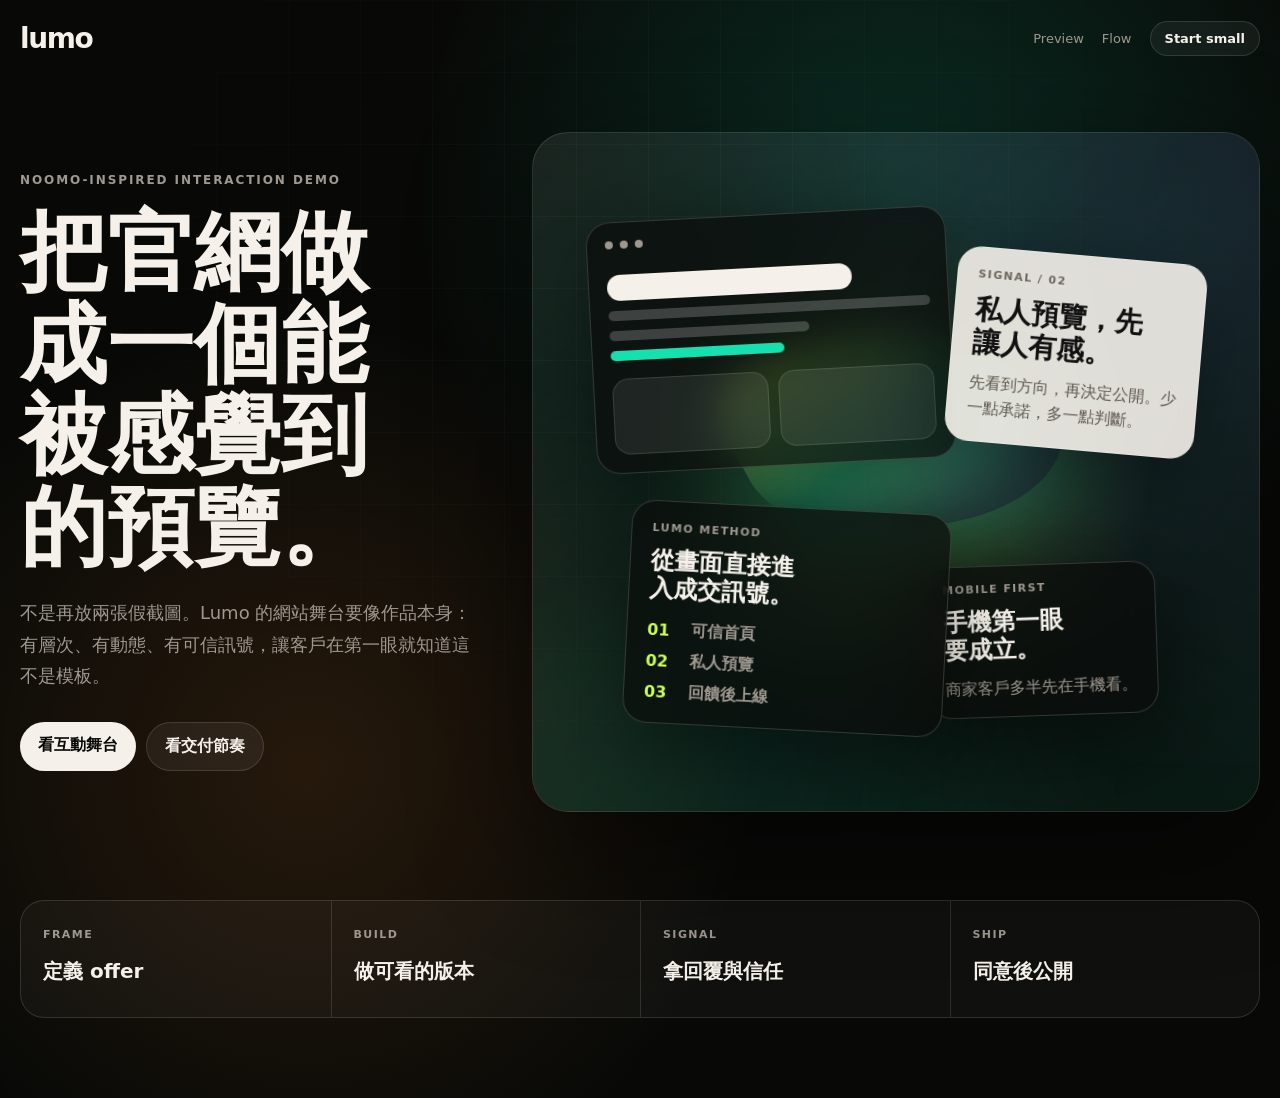
==== lumo-noomo-demo.html @ b5342430 "Add Noomo-style Lumo demo" ====
<!doctype html>
<html lang="zh-Hant">
<head>
  <meta charset="utf-8">
  <meta name="viewport" content="width=device-width, initial-scale=1">
  <title>Lumo Noomo-style demo</title>
  <style>
    :root {
      color-scheme: dark;
      --bg:#080907;
      --ink:#f5f1ea;
      --muted:#9f9890;
      --line:rgba(245,241,234,.13);
      --glass:rgba(245,241,234,.08);
      --green:#16e0ae;
      --lime:#c9ff56;
      --orange:#ff8b2e;
      --blue:#7695ff;
    }
    * { box-sizing:border-box; }
    body {
      margin:0;
      min-height:100vh;
      overflow-x:hidden;
      background:
        radial-gradient(circle at 70% 18%, rgba(22,224,174,.17), transparent 30rem),
        radial-gradient(circle at 24% 70%, rgba(255,139,46,.12), transparent 28rem),
        var(--bg);
      color:var(--ink);
      font-family:"PingFang TC", "Noto Sans TC", "Microsoft JhengHei UI", system-ui, sans-serif;
    }
    body::before {
      content:"";
      position:fixed;
      inset:0;
      pointer-events:none;
      background:linear-gradient(rgba(255,255,255,.035) 1px, transparent 1px), linear-gradient(90deg, rgba(255,255,255,.035) 1px, transparent 1px);
      background-size:72px 72px;
      mask-image:radial-gradient(circle at 50% 30%, #000, transparent 72%);
    }
    a { color:inherit; text-decoration:none; }
    .wrap { width:min(1240px, calc(100% - 36px)); margin:auto; }
    nav {
      height:76px;
      display:flex;
      align-items:center;
      justify-content:space-between;
      font-size:13px;
      color:var(--muted);
    }
    .logo {
      color:var(--ink);
      font-size:28px;
      font-weight:900;
      letter-spacing:-.05em;
    }
    .nav-links { display:flex; gap:18px; align-items:center; }
    .pill {
      display:inline-flex;
      align-items:center;
      justify-content:center;
      border:1px solid var(--line);
      border-radius:999px;
      padding:9px 14px;
      background:rgba(255,255,255,.05);
      color:var(--ink);
      font-weight:800;
    }
    .hero {
      min-height:calc(100vh - 76px);
      display:grid;
      grid-template-columns:.78fr 1.22fr;
      gap:46px;
      align-items:center;
      padding:48px 0 80px;
    }
    .eyebrow {
      color:var(--muted);
      font-size:12px;
      font-weight:900;
      letter-spacing:.16em;
      text-transform:uppercase;
    }
    h1 {
      max-width:620px;
      margin:20px 0 0;
      font-size:clamp(44px, 6.8vw, 92px);
      line-height:1.05;
      letter-spacing:0;
      text-wrap:balance;
    }
    .lead {
      max-width:520px;
      margin:24px 0 0;
      color:var(--muted);
      font-size:18px;
      line-height:1.75;
    }
    .actions { display:flex; flex-wrap:wrap; gap:10px; margin-top:30px; }
    .button {
      border:0;
      border-radius:999px;
      padding:13px 18px;
      background:var(--ink);
      color:#080907;
      font:inherit;
      font-weight:900;
      cursor:pointer;
    }
    .button.dark { border:1px solid var(--line); background:rgba(255,255,255,.06); color:var(--ink); }
    .stage {
      min-height:680px;
      position:relative;
      border:1px solid var(--line);
      border-radius:36px;
      overflow:hidden;
      background:
        radial-gradient(circle at calc(var(--mx, 50) * 1%) calc(var(--my, 50) * 1%), rgba(201,255,86,.22), transparent 16rem),
        linear-gradient(145deg, rgba(255,255,255,.08), rgba(255,255,255,.02) 40%, rgba(22,224,174,.08));
      box-shadow:0 38px 120px rgba(0,0,0,.48);
      transform-style:preserve-3d;
    }
    .stage::after {
      content:"";
      position:absolute;
      inset:-30%;
      background:conic-gradient(from 140deg, transparent, rgba(22,224,174,.22), transparent, rgba(118,149,255,.2), transparent);
      filter:blur(40px);
      opacity:.55;
      animation:spin 18s linear infinite;
    }
    .orb {
      position:absolute;
      width:330px;
      aspect-ratio:1;
      border-radius:40% 60% 55% 45%;
      background:linear-gradient(145deg, rgba(201,255,86,.78), rgba(22,224,174,.35), rgba(118,149,255,.25));
      filter:blur(.2px);
      left:50%;
      top:44%;
      transform:translate(-50%, -50%) rotateX(54deg) rotateZ(-18deg);
      box-shadow:inset -28px -34px 80px rgba(0,0,0,.45), 0 28px 90px rgba(22,224,174,.22);
      animation:morph 9s ease-in-out infinite;
      z-index:1;
    }
    .card {
      position:absolute;
      z-index:2;
      border:1px solid rgba(255,255,255,.16);
      border-radius:24px;
      background:rgba(11,12,10,.72);
      backdrop-filter:blur(18px);
      box-shadow:0 24px 80px rgba(0,0,0,.42);
      transition:transform .25s ease, border-color .25s ease;
    }
    .stage:hover .card { border-color:rgba(255,255,255,.3); }
    .preview {
      width:360px;
      left:8%;
      top:12%;
      padding:18px;
      transform:translate3d(calc((var(--mx, 50) - 50) * -.25px), calc((var(--my, 50) - 50) * -.18px), 0) rotate(-3deg);
      animation:floatA 7s ease-in-out infinite;
    }
    .signal {
      width:250px;
      right:8%;
      top:18%;
      padding:20px;
      color:#111;
      background:rgba(245,241,234,.9);
      transform:translate3d(calc((var(--mx, 50) - 50) * .18px), calc((var(--my, 50) - 50) * -.16px), 0) rotate(5deg);
      animation:floatB 8s ease-in-out infinite;
    }
    .mobile {
      width:230px;
      right:14%;
      bottom:14%;
      padding:16px;
      transform:translate3d(calc((var(--mx, 50) - 50) * -.16px), calc((var(--my, 50) - 50) * .2px), 0) rotate(-2deg);
      animation:floatC 7.4s ease-in-out infinite;
    }
    .process {
      width:320px;
      left:13%;
      bottom:12%;
      padding:20px;
      transform:translate3d(calc((var(--mx, 50) - 50) * .16px), calc((var(--my, 50) - 50) * .16px), 0) rotate(3deg);
    }
    .bar { display:flex; gap:7px; padding-bottom:16px; }
    .bar i { width:8px; height:8px; border-radius:50%; background:var(--muted); }
    .line { height:10px; border-radius:999px; background:rgba(255,255,255,.2); margin-top:10px; }
    .line.big { width:76%; height:26px; background:var(--ink); }
    .line.green { width:54%; background:var(--green); }
    .shot-grid { display:grid; grid-template-columns:1fr 1fr; gap:10px; margin-top:18px; }
    .shot-grid div { height:76px; border-radius:16px; background:rgba(255,255,255,.08); border:1px solid var(--line); }
    .label {
      color:var(--muted);
      font-size:11px;
      font-weight:900;
      letter-spacing:.13em;
      text-transform:uppercase;
    }
    .card strong { display:block; margin-top:12px; font-size:24px; line-height:1.18; text-wrap:balance; }
    .signal strong { font-size:28px; }
    .signal .label { color:#6d675f; }
    .signal p, .card p { margin:12px 0 0; color:var(--muted); line-height:1.55; }
    .signal p { color:#5e574f; }
    .steps { display:grid; gap:10px; margin-top:16px; }
    .step { display:grid; grid-template-columns:34px 1fr; gap:10px; align-items:center; color:var(--muted); }
    .step span { color:var(--lime); font-weight:900; }
    .strip {
      margin:0 auto 80px;
      display:grid;
      grid-template-columns:repeat(4, 1fr);
      border:1px solid var(--line);
      border-radius:24px;
      overflow:hidden;
      color:var(--muted);
      background:rgba(255,255,255,.035);
    }
    .strip div { min-height:116px; padding:22px; border-left:1px solid var(--line); }
    .strip div:first-child { border-left:0; }
    .strip strong { display:block; margin-top:16px; color:var(--ink); font-size:20px; }
    @keyframes spin { to { transform:rotate(360deg); } }
    @keyframes morph {
      0%, 100% { border-radius:40% 60% 55% 45%; transform:translate(-50%, -50%) rotateX(54deg) rotateZ(-18deg) scale(1); }
      50% { border-radius:58% 42% 38% 62%; transform:translate(-50%, -52%) rotateX(58deg) rotateZ(12deg) scale(1.08); }
    }
    @keyframes floatA { 50% { margin-top:-18px; } }
    @keyframes floatB { 50% { margin-top:14px; } }
    @keyframes floatC { 50% { margin-bottom:16px; } }
    @media (max-width:920px) {
      .nav-links a:not(.pill) { display:none; }
      .hero { grid-template-columns:1fr; padding-top:28px; }
      .stage { min-height:720px; }
      .preview { left:6%; top:8%; width:min(360px, 78vw); }
      .signal { right:5%; top:37%; width:min(260px, 68vw); }
      .process { left:5%; bottom:8%; width:min(330px, 76vw); }
      .mobile { right:6%; bottom:28%; width:min(230px, 56vw); }
      .strip { grid-template-columns:1fr 1fr; }
      .strip div:nth-child(odd) { border-left:0; }
      .strip div:nth-child(n+3) { border-top:1px solid var(--line); }
    }
    @media (max-width:560px) {
      .wrap { width:min(100% - 24px, 1240px); }
      h1 { font-size:clamp(38px, 11vw, 48px); }
      .lead { font-size:16px; }
      .stage { min-height:790px; border-radius:28px; }
      .orb { width:240px; top:40%; }
      .preview, .signal, .mobile, .process { transform:none; animation:none; }
      .preview { width:calc(100% - 32px); left:16px; }
      .signal { top:34%; width:calc(100% - 60px); }
      .mobile { bottom:27%; width:58%; }
      .process { width:calc(100% - 32px); left:16px; bottom:18px; }
      .strip { grid-template-columns:1fr; }
      .strip div { border-left:0; border-top:1px solid var(--line); }
      .strip div:first-child { border-top:0; }
    }
  </style>
</head>
<body>
  <nav class="wrap">
    <a class="logo" href="#">lumo</a>
    <div class="nav-links">
      <a href="#stage">Preview</a>
      <a href="#flow">Flow</a>
      <a class="pill" href="mailto:hugo.uno.claw@gmail.com">Start small</a>
    </div>
  </nav>

  <header class="wrap hero">
    <div>
      <div class="eyebrow">Noomo-inspired interaction demo</div>
      <h1>把官網做成一個能被感覺到的預覽。</h1>
      <p class="lead">不是再放兩張假截圖。Lumo 的網站舞台要像作品本身：有層次、有動態、有可信訊號，讓客戶在第一眼就知道這不是模板。</p>
      <div class="actions">
        <a class="button" href="#stage">看互動舞台</a>
        <a class="button dark" href="#flow">看交付節奏</a>
      </div>
    </div>

    <section class="stage" id="stage" aria-label="Interactive preview stage">
      <div class="orb" aria-hidden="true"></div>

      <article class="card preview">
        <div class="bar"><i></i><i></i><i></i></div>
        <div class="line big"></div>
        <div class="line"></div>
        <div class="line" style="width:62%"></div>
        <div class="line green"></div>
        <div class="shot-grid"><div></div><div></div></div>
      </article>

      <article class="card signal">
        <div class="label">Signal / 02</div>
        <strong>私人預覽，先讓人有感。</strong>
        <p>先看到方向，再決定公開。少一點承諾，多一點判斷。</p>
      </article>

      <article class="card mobile">
        <div class="label">Mobile first</div>
        <strong>手機第一眼要成立。</strong>
        <p>商家客戶多半先在手機看。</p>
      </article>

      <article class="card process">
        <div class="label">Lumo method</div>
        <strong>從畫面直接進入成交訊號。</strong>
        <div class="steps">
          <div class="step"><span>01</span><b>可信首頁</b></div>
          <div class="step"><span>02</span><b>私人預覽</b></div>
          <div class="step"><span>03</span><b>回饋後上線</b></div>
        </div>
      </article>
    </section>
  </header>

  <section class="wrap strip" id="flow">
    <div><span class="label">Frame</span><strong>定義 offer</strong></div>
    <div><span class="label">Build</span><strong>做可看的版本</strong></div>
    <div><span class="label">Signal</span><strong>拿回覆與信任</strong></div>
    <div><span class="label">Ship</span><strong>同意後公開</strong></div>
  </section>

  <script>
    const stage = document.querySelector(".stage");
    stage.addEventListener("pointermove", (event) => {
      const rect = stage.getBoundingClientRect();
      stage.style.setProperty("--mx", ((event.clientX - rect.left) / rect.width * 100).toFixed(2));
      stage.style.setProperty("--my", ((event.clientY - rect.top) / rect.height * 100).toFixed(2));
    });
  </script>
</body>
</html>
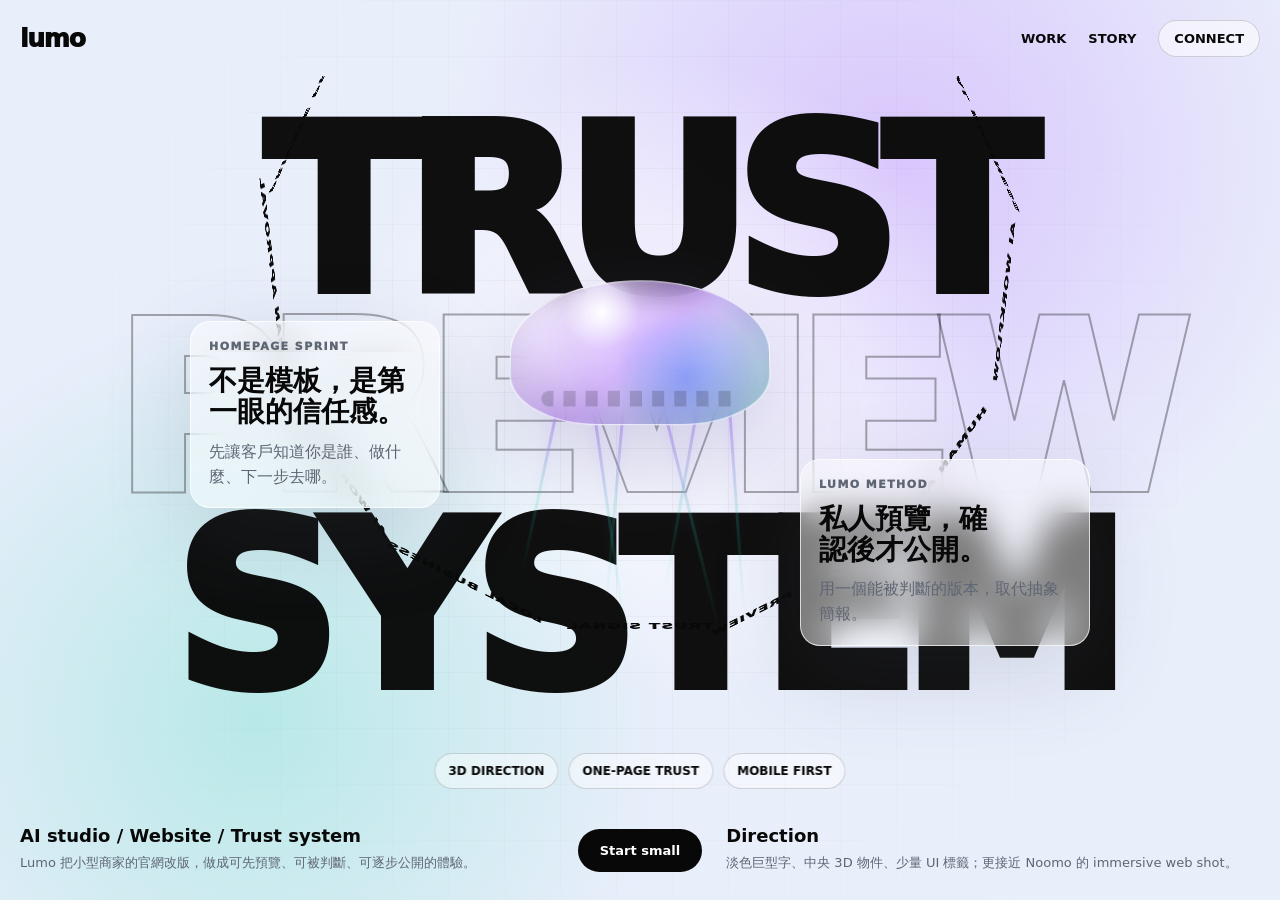
==== commit 05915257: "Revise Noomo-style demo direction" ====
--- a/lumo-noomo-demo.html
+++ b/lumo-noomo-demo.html
@@ -3,28 +3,29 @@
 <head>
   <meta charset="utf-8">
   <meta name="viewport" content="width=device-width, initial-scale=1">
-  <title>Lumo Noomo-style demo</title>
+  <title>Lumo immersive preview demo</title>
   <style>
     :root {
-      color-scheme: dark;
-      --bg:#080907;
-      --ink:#f5f1ea;
-      --muted:#9f9890;
-      --line:rgba(245,241,234,.13);
-      --glass:rgba(245,241,234,.08);
-      --green:#16e0ae;
-      --lime:#c9ff56;
-      --orange:#ff8b2e;
-      --blue:#7695ff;
+      color-scheme: light;
+      --bg:#e9eefb;
+      --ink:#080808;
+      --muted:#5f6673;
+      --line:rgba(8,8,8,.16);
+      --glass:rgba(255,255,255,.48);
+      --blue:#6d87ff;
+      --violet:#c596ff;
+      --green:#1bd7a8;
     }
     * { box-sizing:border-box; }
+    html { scroll-behavior:smooth; }
     body {
       margin:0;
       min-height:100vh;
       overflow-x:hidden;
       background:
-        radial-gradient(circle at 70% 18%, rgba(22,224,174,.17), transparent 30rem),
-        radial-gradient(circle at 24% 70%, rgba(255,139,46,.12), transparent 28rem),
+        radial-gradient(circle at 52% 42%, rgba(255,255,255,.9), transparent 20rem),
+        radial-gradient(circle at 70% 18%, rgba(197,150,255,.45), transparent 28rem),
+        radial-gradient(circle at 20% 80%, rgba(27,215,168,.24), transparent 26rem),
         var(--bg);
       color:var(--ink);
       font-family:"PingFang TC", "Noto Sans TC", "Microsoft JhengHei UI", system-ui, sans-serif;
@@ -34,9 +35,11 @@
       position:fixed;
       inset:0;
       pointer-events:none;
-      background:linear-gradient(rgba(255,255,255,.035) 1px, transparent 1px), linear-gradient(90deg, rgba(255,255,255,.035) 1px, transparent 1px);
-      background-size:72px 72px;
-      mask-image:radial-gradient(circle at 50% 30%, #000, transparent 72%);
+      background:
+        linear-gradient(rgba(8,8,8,.045) 1px, transparent 1px),
+        linear-gradient(90deg, rgba(8,8,8,.045) 1px, transparent 1px);
+      background-size:56px 56px;
+      mask-image:radial-gradient(circle at 50% 45%, #000, transparent 78%);
     }
     a { color:inherit; text-decoration:none; }
     .wrap { width:min(1240px, calc(100% - 36px)); margin:auto; }
@@ -45,217 +48,265 @@
       display:flex;
       align-items:center;
       justify-content:space-between;
+      position:relative;
+      z-index:5;
+      font-size:13px;
+      font-weight:800;
+      text-transform:uppercase;
+    }
+    .logo { font-size:25px; font-weight:950; letter-spacing:-.05em; text-transform:none; }
+    .nav-links { display:flex; align-items:center; gap:22px; }
+    .pill {
+      border:1px solid var(--line);
+      border-radius:999px;
+      padding:10px 15px;
+      background:rgba(255,255,255,.55);
+      backdrop-filter:blur(16px);
+    }
+    .hero {
+      min-height:calc(100vh - 76px);
+      position:relative;
+      display:grid;
+      place-items:center;
+      padding:34px 0 82px;
+      perspective:1200px;
+      overflow:hidden;
+    }
+    .mega {
+      position:absolute;
+      inset:6% auto auto 50%;
+      width:100%;
+      transform:translateX(-50%);
+      display:grid;
+      gap:2vh;
+      text-align:center;
+      font-family:Inter, "Arial Black", system-ui, sans-serif;
+      font-size:clamp(88px, 18vw, 258px);
+      font-weight:950;
+      line-height:.78;
+      letter-spacing:-.075em;
+      text-transform:uppercase;
+      z-index:0;
+      opacity:.97;
+      pointer-events:none;
+    }
+    .mega span:nth-child(2) { color:transparent; -webkit-text-stroke:2px rgba(8,8,8,.34); }
+    .scene {
+      width:min(900px, 100%);
+      min-height:650px;
+      position:relative;
+      z-index:2;
+      transform-style:preserve-3d;
+    }
+    .ring {
+      position:absolute;
+      left:50%;
+      top:14%;
+      width:min(760px, 92vw);
+      height:150px;
+      transform:translateX(-50%) rotateX(68deg);
+      transform-style:preserve-3d;
+      border-radius:50%;
+      animation:ringSpin 14s linear infinite;
+      z-index:4;
+    }
+    .ring span {
+      position:absolute;
+      left:50%;
+      top:50%;
+      width:170px;
+      margin-left:-85px;
+      margin-top:-14px;
+      text-align:center;
+      font-size:18px;
+      font-weight:950;
+      letter-spacing:.08em;
+      text-transform:uppercase;
+      transform:rotateY(calc(var(--i) * 30deg)) translateZ(365px);
+      white-space:nowrap;
+    }
+    .creature {
+      position:absolute;
+      left:50%;
+      top:47%;
+      width:min(390px, 74vw);
+      height:420px;
+      transform:translate(-50%, -50%);
+      transform-style:preserve-3d;
+      animation:drift 7s ease-in-out infinite;
+      z-index:3;
+    }
+    .dome {
+      position:absolute;
+      left:50%;
+      top:42px;
+      width:260px;
+      height:150px;
+      transform:translateX(-50%) rotateX(10deg);
+      border-radius:55% 55% 38% 38%;
+      background:
+        radial-gradient(circle at 35% 22%, rgba(255,255,255,.98), transparent 19%),
+        radial-gradient(circle at 68% 68%, rgba(104,132,255,.6), transparent 36%),
+        linear-gradient(135deg, rgba(255,255,255,.78), rgba(197,150,255,.62), rgba(27,215,168,.35));
+      border:1px solid rgba(255,255,255,.7);
+      box-shadow:
+        inset 0 -22px 50px rgba(76,39,128,.22),
+        0 34px 90px rgba(84,83,160,.26);
+      backdrop-filter:blur(12px);
+    }
+    .dome::after {
+      content:"";
+      position:absolute;
+      left:12%;
+      right:12%;
+      bottom:18px;
+      height:16px;
+      border-radius:999px;
+      background:repeating-linear-gradient(90deg, rgba(8,8,8,.26) 0 12px, transparent 12px 22px);
+      filter:blur(.2px);
+      opacity:.65;
+    }
+    .tentacles {
+      position:absolute;
+      left:50%;
+      top:172px;
+      width:260px;
+      height:230px;
+      transform:translateX(-50%);
+    }
+    .tentacles i {
+      position:absolute;
+      top:0;
+      left:50%;
+      width:3px;
+      height:190px;
+      border-radius:999px;
+      background:linear-gradient(rgba(197,150,255,.74), rgba(27,215,168,.18), transparent);
+      transform-origin:top;
+      filter:drop-shadow(0 0 6px rgba(197,150,255,.45));
+      animation:tentacle 3.4s ease-in-out infinite;
+    }
+    .tentacles i:nth-child(1) { transform:translateX(-84px) rotate(12deg); height:170px; animation-delay:-.2s; }
+    .tentacles i:nth-child(2) { transform:translateX(-48px) rotate(-8deg); height:220px; animation-delay:-.6s; }
+    .tentacles i:nth-child(3) { transform:translateX(-18px) rotate(5deg); height:200px; animation-delay:-1s; }
+    .tentacles i:nth-child(4) { transform:translateX(22px) rotate(-14deg); height:230px; animation-delay:-1.4s; }
+    .tentacles i:nth-child(5) { transform:translateX(56px) rotate(10deg); height:185px; animation-delay:-1.8s; }
+    .tentacles i:nth-child(6) { transform:translateX(88px) rotate(-4deg); height:210px; animation-delay:-2.2s; }
+    .panel {
+      position:absolute;
+      z-index:5;
+      border:1px solid rgba(255,255,255,.72);
+      border-radius:20px;
+      background:rgba(255,255,255,.46);
+      backdrop-filter:blur(18px);
+      box-shadow:0 28px 90px rgba(74,78,102,.16);
+      padding:18px;
+    }
+    .panel small {
+      display:block;
+      color:var(--muted);
+      font-size:11px;
+      font-weight:950;
+      letter-spacing:.13em;
+      text-transform:uppercase;
+      margin-bottom:12px;
+    }
+    .panel strong { display:block; font-size:28px; line-height:1.12; text-wrap:balance; }
+    .panel p { margin:12px 0 0; color:var(--muted); line-height:1.55; }
+    .panel.left { left:0; top:28%; width:250px; }
+    .panel.right { right:0; bottom:22%; width:290px; }
+    .chipset {
+      position:absolute;
+      left:50%;
+      bottom:0;
+      transform:translateX(-50%);
+      display:flex;
+      gap:10px;
+      z-index:6;
+      font-size:12px;
+      font-weight:900;
+      text-transform:uppercase;
+    }
+    .chipset span {
+      border:1px solid var(--line);
+      border-radius:999px;
+      padding:10px 13px;
+      background:rgba(255,255,255,.45);
+      backdrop-filter:blur(12px);
+    }
+    .caption {
+      position:absolute;
+      left:0;
+      right:0;
+      bottom:28px;
+      z-index:5;
+      display:grid;
+      grid-template-columns:1fr auto 1fr;
+      gap:24px;
+      align-items:end;
       font-size:13px;
       color:var(--muted);
     }
-    .logo {
-      color:var(--ink);
-      font-size:28px;
-      font-weight:900;
-      letter-spacing:-.05em;
-    }
-    .nav-links { display:flex; gap:18px; align-items:center; }
-    .pill {
-      display:inline-flex;
-      align-items:center;
-      justify-content:center;
-      border:1px solid var(--line);
-      border-radius:999px;
-      padding:9px 14px;
-      background:rgba(255,255,255,.05);
-      color:var(--ink);
-      font-weight:800;
-    }
-    .hero {
-      min-height:calc(100vh - 76px);
-      display:grid;
-      grid-template-columns:.78fr 1.22fr;
-      gap:46px;
-      align-items:center;
-      padding:48px 0 80px;
-    }
-    .eyebrow {
-      color:var(--muted);
-      font-size:12px;
-      font-weight:900;
-      letter-spacing:.16em;
-      text-transform:uppercase;
-    }
-    h1 {
-      max-width:620px;
-      margin:20px 0 0;
-      font-size:clamp(44px, 6.8vw, 92px);
-      line-height:1.05;
-      letter-spacing:0;
-      text-wrap:balance;
-    }
-    .lead {
-      max-width:520px;
-      margin:24px 0 0;
-      color:var(--muted);
-      font-size:18px;
-      line-height:1.75;
-    }
-    .actions { display:flex; flex-wrap:wrap; gap:10px; margin-top:30px; }
+    .caption b { display:block; color:var(--ink); font-size:18px; margin-bottom:8px; }
     .button {
       border:0;
       border-radius:999px;
-      padding:13px 18px;
+      padding:14px 22px;
       background:var(--ink);
-      color:#080907;
+      color:#fff;
       font:inherit;
       font-weight:900;
       cursor:pointer;
     }
-    .button.dark { border:1px solid var(--line); background:rgba(255,255,255,.06); color:var(--ink); }
-    .stage {
-      min-height:680px;
-      position:relative;
-      border:1px solid var(--line);
-      border-radius:36px;
-      overflow:hidden;
-      background:
-        radial-gradient(circle at calc(var(--mx, 50) * 1%) calc(var(--my, 50) * 1%), rgba(201,255,86,.22), transparent 16rem),
-        linear-gradient(145deg, rgba(255,255,255,.08), rgba(255,255,255,.02) 40%, rgba(22,224,174,.08));
-      box-shadow:0 38px 120px rgba(0,0,0,.48);
-      transform-style:preserve-3d;
-    }
-    .stage::after {
-      content:"";
-      position:absolute;
-      inset:-30%;
-      background:conic-gradient(from 140deg, transparent, rgba(22,224,174,.22), transparent, rgba(118,149,255,.2), transparent);
-      filter:blur(40px);
-      opacity:.55;
-      animation:spin 18s linear infinite;
-    }
-    .orb {
-      position:absolute;
-      width:330px;
-      aspect-ratio:1;
-      border-radius:40% 60% 55% 45%;
-      background:linear-gradient(145deg, rgba(201,255,86,.78), rgba(22,224,174,.35), rgba(118,149,255,.25));
-      filter:blur(.2px);
-      left:50%;
-      top:44%;
-      transform:translate(-50%, -50%) rotateX(54deg) rotateZ(-18deg);
-      box-shadow:inset -28px -34px 80px rgba(0,0,0,.45), 0 28px 90px rgba(22,224,174,.22);
-      animation:morph 9s ease-in-out infinite;
-      z-index:1;
-    }
-    .card {
-      position:absolute;
-      z-index:2;
-      border:1px solid rgba(255,255,255,.16);
-      border-radius:24px;
-      background:rgba(11,12,10,.72);
-      backdrop-filter:blur(18px);
-      box-shadow:0 24px 80px rgba(0,0,0,.42);
-      transition:transform .25s ease, border-color .25s ease;
-    }
-    .stage:hover .card { border-color:rgba(255,255,255,.3); }
-    .preview {
-      width:360px;
-      left:8%;
-      top:12%;
-      padding:18px;
-      transform:translate3d(calc((var(--mx, 50) - 50) * -.25px), calc((var(--my, 50) - 50) * -.18px), 0) rotate(-3deg);
-      animation:floatA 7s ease-in-out infinite;
-    }
-    .signal {
-      width:250px;
-      right:8%;
-      top:18%;
-      padding:20px;
-      color:#111;
-      background:rgba(245,241,234,.9);
-      transform:translate3d(calc((var(--mx, 50) - 50) * .18px), calc((var(--my, 50) - 50) * -.16px), 0) rotate(5deg);
-      animation:floatB 8s ease-in-out infinite;
-    }
-    .mobile {
-      width:230px;
-      right:14%;
-      bottom:14%;
-      padding:16px;
-      transform:translate3d(calc((var(--mx, 50) - 50) * -.16px), calc((var(--my, 50) - 50) * .2px), 0) rotate(-2deg);
-      animation:floatC 7.4s ease-in-out infinite;
-    }
-    .process {
-      width:320px;
-      left:13%;
-      bottom:12%;
-      padding:20px;
-      transform:translate3d(calc((var(--mx, 50) - 50) * .16px), calc((var(--my, 50) - 50) * .16px), 0) rotate(3deg);
-    }
-    .bar { display:flex; gap:7px; padding-bottom:16px; }
-    .bar i { width:8px; height:8px; border-radius:50%; background:var(--muted); }
-    .line { height:10px; border-radius:999px; background:rgba(255,255,255,.2); margin-top:10px; }
-    .line.big { width:76%; height:26px; background:var(--ink); }
-    .line.green { width:54%; background:var(--green); }
-    .shot-grid { display:grid; grid-template-columns:1fr 1fr; gap:10px; margin-top:18px; }
-    .shot-grid div { height:76px; border-radius:16px; background:rgba(255,255,255,.08); border:1px solid var(--line); }
-    .label {
-      color:var(--muted);
-      font-size:11px;
-      font-weight:900;
-      letter-spacing:.13em;
-      text-transform:uppercase;
-    }
-    .card strong { display:block; margin-top:12px; font-size:24px; line-height:1.18; text-wrap:balance; }
-    .signal strong { font-size:28px; }
-    .signal .label { color:#6d675f; }
-    .signal p, .card p { margin:12px 0 0; color:var(--muted); line-height:1.55; }
-    .signal p { color:#5e574f; }
-    .steps { display:grid; gap:10px; margin-top:16px; }
-    .step { display:grid; grid-template-columns:34px 1fr; gap:10px; align-items:center; color:var(--muted); }
-    .step span { color:var(--lime); font-weight:900; }
-    .strip {
-      margin:0 auto 80px;
-      display:grid;
-      grid-template-columns:repeat(4, 1fr);
-      border:1px solid var(--line);
-      border-radius:24px;
-      overflow:hidden;
-      color:var(--muted);
-      background:rgba(255,255,255,.035);
-    }
-    .strip div { min-height:116px; padding:22px; border-left:1px solid var(--line); }
-    .strip div:first-child { border-left:0; }
-    .strip strong { display:block; margin-top:16px; color:var(--ink); font-size:20px; }
-    @keyframes spin { to { transform:rotate(360deg); } }
-    @keyframes morph {
-      0%, 100% { border-radius:40% 60% 55% 45%; transform:translate(-50%, -50%) rotateX(54deg) rotateZ(-18deg) scale(1); }
-      50% { border-radius:58% 42% 38% 62%; transform:translate(-50%, -52%) rotateX(58deg) rotateZ(12deg) scale(1.08); }
-    }
-    @keyframes floatA { 50% { margin-top:-18px; } }
-    @keyframes floatB { 50% { margin-top:14px; } }
-    @keyframes floatC { 50% { margin-bottom:16px; } }
-    @media (max-width:920px) {
+    @keyframes ringSpin { to { transform:translateX(-50%) rotateX(68deg) rotateZ(360deg); } }
+    @keyframes drift {
+      0%, 100% { transform:translate(-50%, -50%) translateY(0) rotate(-2deg); }
+      50% { transform:translate(-50%, -50%) translateY(-26px) rotate(3deg); }
+    }
+    @keyframes tentacle {
+      50% { filter:drop-shadow(0 0 12px rgba(197,150,255,.62)); margin-top:16px; }
+    }
+    @media (max-width:880px) {
       .nav-links a:not(.pill) { display:none; }
-      .hero { grid-template-columns:1fr; padding-top:28px; }
-      .stage { min-height:720px; }
-      .preview { left:6%; top:8%; width:min(360px, 78vw); }
-      .signal { right:5%; top:37%; width:min(260px, 68vw); }
-      .process { left:5%; bottom:8%; width:min(330px, 76vw); }
-      .mobile { right:6%; bottom:28%; width:min(230px, 56vw); }
-      .strip { grid-template-columns:1fr 1fr; }
-      .strip div:nth-child(odd) { border-left:0; }
-      .strip div:nth-child(n+3) { border-top:1px solid var(--line); }
+      .hero { place-items:start center; padding-top:20px; }
+      .mega { top:8%; font-size:clamp(72px, 22vw, 160px); line-height:.84; }
+      .scene { min-height:760px; margin-top:40px; }
+      .ring { top:18%; transform:translateX(-50%) rotateX(72deg) scale(.72); }
+      .creature { top:43%; width:min(340px, 78vw); }
+      .panel.left { left:0; top:52%; width:230px; }
+      .panel.right { right:0; bottom:15%; width:245px; }
+      .caption {
+        position:relative;
+        grid-template-columns:1fr;
+        gap:14px;
+        bottom:auto;
+        margin-top:12px;
+        padding-bottom:42px;
+      }
+      .button { width:max-content; }
     }
     @media (max-width:560px) {
       .wrap { width:min(100% - 24px, 1240px); }
-      h1 { font-size:clamp(38px, 11vw, 48px); }
-      .lead { font-size:16px; }
-      .stage { min-height:790px; border-radius:28px; }
-      .orb { width:240px; top:40%; }
-      .preview, .signal, .mobile, .process { transform:none; animation:none; }
-      .preview { width:calc(100% - 32px); left:16px; }
-      .signal { top:34%; width:calc(100% - 60px); }
-      .mobile { bottom:27%; width:58%; }
-      .process { width:calc(100% - 32px); left:16px; bottom:18px; }
-      .strip { grid-template-columns:1fr; }
-      .strip div { border-left:0; border-top:1px solid var(--line); }
-      .strip div:first-child { border-top:0; }
+      nav { height:66px; }
+      .logo { font-size:24px; }
+      .scene { min-height:720px; margin-top:12px; }
+      .mega {
+        top:2%;
+        font-size:clamp(66px, 24vw, 116px);
+        letter-spacing:-.07em;
+      }
+      .ring { top:19%; transform:translateX(-50%) rotateX(74deg) scale(.52); }
+      .ring span { font-size:15px; }
+      .creature { top:40%; }
+      .dome { width:220px; height:130px; }
+      .tentacles { top:148px; transform:translateX(-50%) scale(.9); }
+      .panel { border-radius:18px; padding:16px; }
+      .panel strong { font-size:22px; }
+      .panel p { font-size:14px; }
+      .panel.left { top:56%; width:210px; }
+      .panel.right { right:0; bottom:8%; width:220px; }
+      .chipset { display:none; }
+      .caption { font-size:14px; }
     }
   </style>
 </head>
@@ -263,73 +314,70 @@
   <nav class="wrap">
     <a class="logo" href="#">lumo</a>
     <div class="nav-links">
-      <a href="#stage">Preview</a>
-      <a href="#flow">Flow</a>
-      <a class="pill" href="mailto:hugo.uno.claw@gmail.com">Start small</a>
+      <a href="#preview">work</a>
+      <a href="#story">story</a>
+      <a class="pill" href="mailto:hugo.uno.claw@gmail.com">connect</a>
     </div>
   </nav>
 
-  <header class="wrap hero">
-    <div>
-      <div class="eyebrow">Noomo-inspired interaction demo</div>
-      <h1>把官網做成一個能被感覺到的預覽。</h1>
-      <p class="lead">不是再放兩張假截圖。Lumo 的網站舞台要像作品本身：有層次、有動態、有可信訊號，讓客戶在第一眼就知道這不是模板。</p>
-      <div class="actions">
-        <a class="button" href="#stage">看互動舞台</a>
-        <a class="button dark" href="#flow">看交付節奏</a>
-      </div>
+  <main class="wrap hero" id="preview">
+    <div class="mega" aria-hidden="true">
+      <span>Trust</span>
+      <span>Preview</span>
+      <span>System</span>
     </div>
 
-    <section class="stage" id="stage" aria-label="Interactive preview stage">
-      <div class="orb" aria-hidden="true"></div>
-
-      <article class="card preview">
-        <div class="bar"><i></i><i></i><i></i></div>
-        <div class="line big"></div>
-        <div class="line"></div>
-        <div class="line" style="width:62%"></div>
-        <div class="line green"></div>
-        <div class="shot-grid"><div></div><div></div></div>
+    <section class="scene" aria-label="Lumo immersive homepage concept">
+      <div class="ring" aria-hidden="true">
+        <span style="--i:0">private preview</span>
+        <span style="--i:1">trust signal</span>
+        <span style="--i:2">local business</span>
+        <span style="--i:3">AI workflow</span>
+        <span style="--i:4">human approval</span>
+        <span style="--i:5">private preview</span>
+        <span style="--i:6">trust signal</span>
+        <span style="--i:7">local business</span>
+        <span style="--i:8">AI workflow</span>
+        <span style="--i:9">human approval</span>
+        <span style="--i:10">private preview</span>
+        <span style="--i:11">trust signal</span>
+      </div>
+
+      <div class="creature" aria-hidden="true">
+        <div class="dome"></div>
+        <div class="tentacles"><i></i><i></i><i></i><i></i><i></i><i></i></div>
+      </div>
+
+      <article class="panel left">
+        <small>Homepage sprint</small>
+        <strong>不是模板，是第一眼的信任感。</strong>
+        <p>先讓客戶知道你是誰、做什麼、下一步去哪。</p>
       </article>
 
-      <article class="card signal">
-        <div class="label">Signal / 02</div>
-        <strong>私人預覽，先讓人有感。</strong>
-        <p>先看到方向，再決定公開。少一點承諾，多一點判斷。</p>
+      <article class="panel right">
+        <small>Lumo method</small>
+        <strong>私人預覽，確認後才公開。</strong>
+        <p>用一個能被判斷的版本，取代抽象簡報。</p>
       </article>
 
-      <article class="card mobile">
-        <div class="label">Mobile first</div>
-        <strong>手機第一眼要成立。</strong>
-        <p>商家客戶多半先在手機看。</p>
-      </article>
-
-      <article class="card process">
-        <div class="label">Lumo method</div>
-        <strong>從畫面直接進入成交訊號。</strong>
-        <div class="steps">
-          <div class="step"><span>01</span><b>可信首頁</b></div>
-          <div class="step"><span>02</span><b>私人預覽</b></div>
-          <div class="step"><span>03</span><b>回饋後上線</b></div>
-        </div>
-      </article>
+      <div class="chipset" aria-hidden="true">
+        <span>3D direction</span>
+        <span>one-page trust</span>
+        <span>mobile first</span>
+      </div>
     </section>
-  </header>
-
-  <section class="wrap strip" id="flow">
-    <div><span class="label">Frame</span><strong>定義 offer</strong></div>
-    <div><span class="label">Build</span><strong>做可看的版本</strong></div>
-    <div><span class="label">Signal</span><strong>拿回覆與信任</strong></div>
-    <div><span class="label">Ship</span><strong>同意後公開</strong></div>
-  </section>
-
-  <script>
-    const stage = document.querySelector(".stage");
-    stage.addEventListener("pointermove", (event) => {
-      const rect = stage.getBoundingClientRect();
-      stage.style.setProperty("--mx", ((event.clientX - rect.left) / rect.width * 100).toFixed(2));
-      stage.style.setProperty("--my", ((event.clientY - rect.top) / rect.height * 100).toFixed(2));
-    });
-  </script>
+
+    <section class="caption" id="story">
+      <div>
+        <b>AI studio / Website / Trust system</b>
+        Lumo 把小型商家的官網改版，做成可先預覽、可被判斷、可逐步公開的體驗。
+      </div>
+      <a class="button" href="mailto:hugo.uno.claw@gmail.com">Start small</a>
+      <div>
+        <b>Direction</b>
+        淡色巨型字、中央 3D 物件、少量 UI 標籤；更接近 Noomo 的 immersive web shot。
+      </div>
+    </section>
+  </main>
 </body>
 </html>
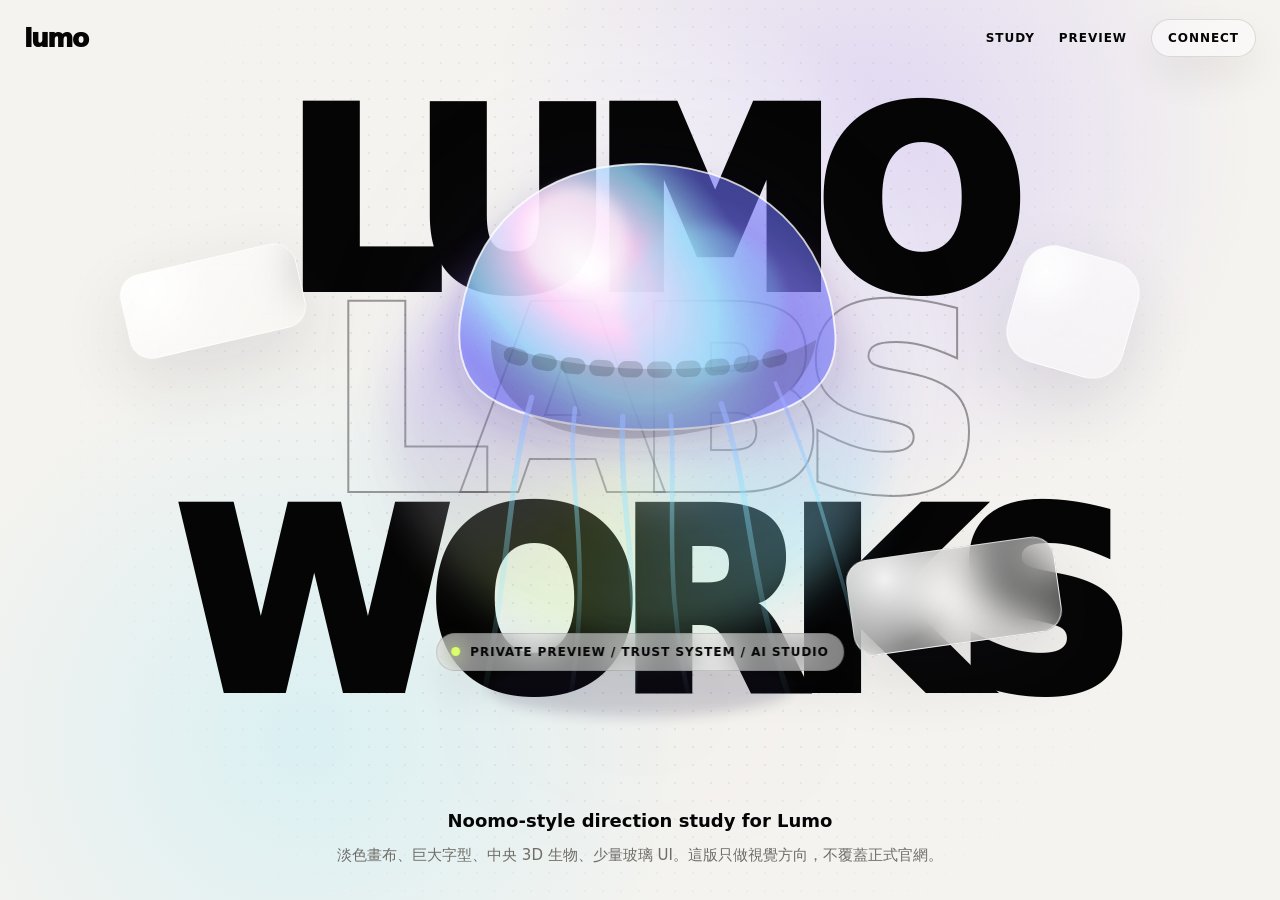
==== commit 099d5f30: "Make Noomo demo closer to reference" ====
--- a/lumo-noomo-demo.html
+++ b/lumo-noomo-demo.html
@@ -3,380 +3,316 @@
 <head>
   <meta charset="utf-8">
   <meta name="viewport" content="width=device-width, initial-scale=1">
-  <title>Lumo immersive preview demo</title>
+  <title>Lumo Labs Noomo-style study</title>
   <style>
     :root {
       color-scheme: light;
-      --bg:#e9eefb;
-      --ink:#080808;
-      --muted:#5f6673;
-      --line:rgba(8,8,8,.16);
-      --glass:rgba(255,255,255,.48);
-      --blue:#6d87ff;
-      --violet:#c596ff;
-      --green:#1bd7a8;
+      --paper:#f5f3ef;
+      --ink:#050505;
+      --muted:#6f6d68;
+      --line:rgba(5,5,5,.12);
+      --pink:#ff8fd6;
+      --violet:#9a7cff;
+      --cyan:#8ce7ff;
+      --lime:#d9ff6a;
     }
     * { box-sizing:border-box; }
-    html { scroll-behavior:smooth; }
+    html, body { min-height:100%; }
     body {
       margin:0;
-      min-height:100vh;
       overflow-x:hidden;
+      color:var(--ink);
       background:
-        radial-gradient(circle at 52% 42%, rgba(255,255,255,.9), transparent 20rem),
-        radial-gradient(circle at 70% 18%, rgba(197,150,255,.45), transparent 28rem),
-        radial-gradient(circle at 20% 80%, rgba(27,215,168,.24), transparent 26rem),
-        var(--bg);
-      color:var(--ink);
-      font-family:"PingFang TC", "Noto Sans TC", "Microsoft JhengHei UI", system-ui, sans-serif;
+        radial-gradient(circle at 52% 34%, rgba(255,255,255,.96), transparent 19rem),
+        radial-gradient(circle at 68% 16%, rgba(154,124,255,.24), transparent 24rem),
+        radial-gradient(circle at 24% 82%, rgba(140,231,255,.26), transparent 25rem),
+        var(--paper);
+      font-family:Inter, ui-sans-serif, system-ui, -apple-system, BlinkMacSystemFont, "Segoe UI", sans-serif;
     }
     body::before {
       content:"";
       position:fixed;
       inset:0;
+      z-index:0;
       pointer-events:none;
-      background:
-        linear-gradient(rgba(8,8,8,.045) 1px, transparent 1px),
-        linear-gradient(90deg, rgba(8,8,8,.045) 1px, transparent 1px);
-      background-size:56px 56px;
-      mask-image:radial-gradient(circle at 50% 45%, #000, transparent 78%);
+      background-image:radial-gradient(rgba(5,5,5,.16) 1px, transparent 1px);
+      background-size:18px 18px;
+      mask-image:radial-gradient(circle at 50% 46%, #000 0 36%, transparent 78%);
+      opacity:.42;
     }
     a { color:inherit; text-decoration:none; }
-    .wrap { width:min(1240px, calc(100% - 36px)); margin:auto; }
+    .page {
+      min-height:100svh;
+      position:relative;
+      isolation:isolate;
+      display:grid;
+      grid-template-rows:auto 1fr auto;
+      overflow:hidden;
+    }
     nav {
+      position:relative;
+      z-index:8;
+      width:min(1380px, calc(100% - 48px));
       height:76px;
+      margin:auto;
       display:flex;
       align-items:center;
       justify-content:space-between;
-      position:relative;
-      z-index:5;
-      font-size:13px;
-      font-weight:800;
+      font-size:12px;
+      font-weight:850;
+      letter-spacing:.08em;
       text-transform:uppercase;
     }
-    .logo { font-size:25px; font-weight:950; letter-spacing:-.05em; text-transform:none; }
-    .nav-links { display:flex; align-items:center; gap:22px; }
-    .pill {
+    .logo {
+      font-size:25px;
+      line-height:1;
+      letter-spacing:-.06em;
+      text-transform:none;
+      font-weight:950;
+    }
+    .nav {
+      display:flex;
+      align-items:center;
+      gap:24px;
+    }
+    .button {
       border:1px solid var(--line);
       border-radius:999px;
-      padding:10px 15px;
-      background:rgba(255,255,255,.55);
+      padding:11px 16px;
+      background:rgba(255,255,255,.44);
       backdrop-filter:blur(16px);
+      box-shadow:0 18px 40px rgba(24,20,18,.07);
     }
     .hero {
-      min-height:calc(100vh - 76px);
-      position:relative;
+      position:relative;
+      width:min(1380px, calc(100% - 48px));
+      margin:auto;
       display:grid;
       place-items:center;
-      padding:34px 0 82px;
-      perspective:1200px;
-      overflow:hidden;
-    }
-    .mega {
-      position:absolute;
-      inset:6% auto auto 50%;
-      width:100%;
-      transform:translateX(-50%);
-      display:grid;
-      gap:2vh;
-      text-align:center;
-      font-family:Inter, "Arial Black", system-ui, sans-serif;
-      font-size:clamp(88px, 18vw, 258px);
-      font-weight:950;
-      line-height:.78;
-      letter-spacing:-.075em;
-      text-transform:uppercase;
-      z-index:0;
-      opacity:.97;
-      pointer-events:none;
-    }
-    .mega span:nth-child(2) { color:transparent; -webkit-text-stroke:2px rgba(8,8,8,.34); }
-    .scene {
-      width:min(900px, 100%);
-      min-height:650px;
-      position:relative;
-      z-index:2;
-      transform-style:preserve-3d;
-    }
-    .ring {
+    }
+    .wordmark {
       position:absolute;
       left:50%;
-      top:14%;
-      width:min(760px, 92vw);
-      height:150px;
-      transform:translateX(-50%) rotateX(68deg);
+      top:45%;
+      transform:translate(-50%, -50%);
+      z-index:1;
+      width:100%;
+      display:grid;
+      gap:clamp(8px, 1.3vw, 18px);
+      text-align:center;
+      pointer-events:none;
+      user-select:none;
+    }
+    .wordmark span {
+      display:block;
+      font-size:clamp(92px, 19.4vw, 290px);
+      line-height:.74;
+      font-weight:950;
+      letter-spacing:-.09em;
+      text-transform:uppercase;
+      white-space:nowrap;
+    }
+    .wordmark .outline {
+      color:transparent;
+      -webkit-text-stroke:clamp(1px, .16vw, 2px) rgba(5,5,5,.38);
+    }
+    .specimen {
+      position:relative;
+      z-index:4;
+      width:min(560px, 70vw);
+      aspect-ratio:1 / 1.2;
       transform-style:preserve-3d;
+      animation:specimenFloat 6.8s ease-in-out infinite;
+    }
+    .halo {
+      position:absolute;
+      inset:18% 6% 20%;
+      z-index:-1;
       border-radius:50%;
-      animation:ringSpin 14s linear infinite;
-      z-index:4;
-    }
-    .ring span {
-      position:absolute;
-      left:50%;
-      top:50%;
-      width:170px;
-      margin-left:-85px;
-      margin-top:-14px;
-      text-align:center;
-      font-size:18px;
-      font-weight:950;
-      letter-spacing:.08em;
-      text-transform:uppercase;
-      transform:rotateY(calc(var(--i) * 30deg)) translateZ(365px);
-      white-space:nowrap;
-    }
-    .creature {
-      position:absolute;
-      left:50%;
-      top:47%;
-      width:min(390px, 74vw);
-      height:420px;
-      transform:translate(-50%, -50%);
-      transform-style:preserve-3d;
-      animation:drift 7s ease-in-out infinite;
-      z-index:3;
-    }
-    .dome {
-      position:absolute;
-      left:50%;
-      top:42px;
-      width:260px;
-      height:150px;
-      transform:translateX(-50%) rotateX(10deg);
-      border-radius:55% 55% 38% 38%;
       background:
-        radial-gradient(circle at 35% 22%, rgba(255,255,255,.98), transparent 19%),
-        radial-gradient(circle at 68% 68%, rgba(104,132,255,.6), transparent 36%),
-        linear-gradient(135deg, rgba(255,255,255,.78), rgba(197,150,255,.62), rgba(27,215,168,.35));
-      border:1px solid rgba(255,255,255,.7);
-      box-shadow:
-        inset 0 -22px 50px rgba(76,39,128,.22),
-        0 34px 90px rgba(84,83,160,.26);
-      backdrop-filter:blur(12px);
-    }
-    .dome::after {
-      content:"";
-      position:absolute;
-      left:12%;
-      right:12%;
-      bottom:18px;
-      height:16px;
-      border-radius:999px;
-      background:repeating-linear-gradient(90deg, rgba(8,8,8,.26) 0 12px, transparent 12px 22px);
-      filter:blur(.2px);
-      opacity:.65;
-    }
-    .tentacles {
-      position:absolute;
-      left:50%;
-      top:172px;
-      width:260px;
-      height:230px;
-      transform:translateX(-50%);
-    }
-    .tentacles i {
-      position:absolute;
-      top:0;
-      left:50%;
-      width:3px;
-      height:190px;
-      border-radius:999px;
-      background:linear-gradient(rgba(197,150,255,.74), rgba(27,215,168,.18), transparent);
-      transform-origin:top;
-      filter:drop-shadow(0 0 6px rgba(197,150,255,.45));
-      animation:tentacle 3.4s ease-in-out infinite;
-    }
-    .tentacles i:nth-child(1) { transform:translateX(-84px) rotate(12deg); height:170px; animation-delay:-.2s; }
-    .tentacles i:nth-child(2) { transform:translateX(-48px) rotate(-8deg); height:220px; animation-delay:-.6s; }
-    .tentacles i:nth-child(3) { transform:translateX(-18px) rotate(5deg); height:200px; animation-delay:-1s; }
-    .tentacles i:nth-child(4) { transform:translateX(22px) rotate(-14deg); height:230px; animation-delay:-1.4s; }
-    .tentacles i:nth-child(5) { transform:translateX(56px) rotate(10deg); height:185px; animation-delay:-1.8s; }
-    .tentacles i:nth-child(6) { transform:translateX(88px) rotate(-4deg); height:210px; animation-delay:-2.2s; }
-    .panel {
+        radial-gradient(circle at 52% 42%, rgba(255,255,255,.78), transparent 34%),
+        conic-gradient(from 30deg, rgba(255,143,214,.36), rgba(140,231,255,.42), rgba(217,255,106,.24), rgba(154,124,255,.38), rgba(255,143,214,.36));
+      filter:blur(22px);
+      opacity:.85;
+      animation:haloSpin 11s linear infinite;
+    }
+    .jelly {
+      width:100%;
+      height:100%;
+      overflow:visible;
+      filter:drop-shadow(0 42px 72px rgba(79,73,122,.24));
+    }
+    .glass {
       position:absolute;
       z-index:5;
       border:1px solid rgba(255,255,255,.72);
-      border-radius:20px;
-      background:rgba(255,255,255,.46);
-      backdrop-filter:blur(18px);
-      box-shadow:0 28px 90px rgba(74,78,102,.16);
-      padding:18px;
-    }
-    .panel small {
+      border-radius:22px;
+      background:
+        linear-gradient(135deg, rgba(255,255,255,.72), rgba(255,255,255,.24)),
+        radial-gradient(circle at 18% 22%, rgba(255,255,255,.84), transparent 36%);
+      backdrop-filter:blur(20px);
+      box-shadow:0 24px 70px rgba(44,44,64,.12);
+    }
+    .glass.one {
+      width:180px;
+      height:86px;
+      left:8%;
+      top:23%;
+      transform:rotate(-13deg);
+      animation:tileA 7s ease-in-out infinite;
+    }
+    .glass.two {
+      width:120px;
+      height:120px;
+      right:10%;
+      top:22%;
+      transform:rotate(16deg);
+      border-radius:32px;
+      animation:tileB 6.6s ease-in-out infinite;
+    }
+    .glass.three {
+      width:210px;
+      height:96px;
+      right:16%;
+      bottom:20%;
+      transform:rotate(-8deg);
+      animation:tileC 8s ease-in-out infinite;
+    }
+    .caption {
+      width:min(760px, calc(100% - 36px));
+      margin:0 auto 32px;
+      position:relative;
+      z-index:8;
+      text-align:center;
+      color:var(--muted);
+      font-size:15px;
+      line-height:1.65;
+    }
+    .caption strong {
       display:block;
-      color:var(--muted);
-      font-size:11px;
-      font-weight:950;
-      letter-spacing:.13em;
-      text-transform:uppercase;
-      margin-bottom:12px;
-    }
-    .panel strong { display:block; font-size:28px; line-height:1.12; text-wrap:balance; }
-    .panel p { margin:12px 0 0; color:var(--muted); line-height:1.55; }
-    .panel.left { left:0; top:28%; width:250px; }
-    .panel.right { right:0; bottom:22%; width:290px; }
-    .chipset {
+      color:var(--ink);
+      font-size:18px;
+      margin-bottom:8px;
+    }
+    .tagline {
       position:absolute;
+      z-index:6;
       left:50%;
-      bottom:0;
+      bottom:16%;
       transform:translateX(-50%);
       display:flex;
+      align-items:center;
       gap:10px;
-      z-index:6;
+      border:1px solid rgba(5,5,5,.12);
+      border-radius:999px;
+      background:rgba(255,255,255,.5);
+      backdrop-filter:blur(18px);
+      padding:11px 14px;
       font-size:12px;
       font-weight:900;
+      letter-spacing:.08em;
       text-transform:uppercase;
-    }
-    .chipset span {
-      border:1px solid var(--line);
-      border-radius:999px;
-      padding:10px 13px;
-      background:rgba(255,255,255,.45);
-      backdrop-filter:blur(12px);
-    }
-    .caption {
-      position:absolute;
-      left:0;
-      right:0;
-      bottom:28px;
-      z-index:5;
-      display:grid;
-      grid-template-columns:1fr auto 1fr;
-      gap:24px;
-      align-items:end;
-      font-size:13px;
-      color:var(--muted);
-    }
-    .caption b { display:block; color:var(--ink); font-size:18px; margin-bottom:8px; }
-    .button {
-      border:0;
-      border-radius:999px;
-      padding:14px 22px;
-      background:var(--ink);
-      color:#fff;
-      font:inherit;
-      font-weight:900;
-      cursor:pointer;
-    }
-    @keyframes ringSpin { to { transform:translateX(-50%) rotateX(68deg) rotateZ(360deg); } }
-    @keyframes drift {
-      0%, 100% { transform:translate(-50%, -50%) translateY(0) rotate(-2deg); }
-      50% { transform:translate(-50%, -50%) translateY(-26px) rotate(3deg); }
-    }
-    @keyframes tentacle {
-      50% { filter:drop-shadow(0 0 12px rgba(197,150,255,.62)); margin-top:16px; }
-    }
-    @media (max-width:880px) {
-      .nav-links a:not(.pill) { display:none; }
-      .hero { place-items:start center; padding-top:20px; }
-      .mega { top:8%; font-size:clamp(72px, 22vw, 160px); line-height:.84; }
-      .scene { min-height:760px; margin-top:40px; }
-      .ring { top:18%; transform:translateX(-50%) rotateX(72deg) scale(.72); }
-      .creature { top:43%; width:min(340px, 78vw); }
-      .panel.left { left:0; top:52%; width:230px; }
-      .panel.right { right:0; bottom:15%; width:245px; }
-      .caption {
-        position:relative;
-        grid-template-columns:1fr;
-        gap:14px;
-        bottom:auto;
-        margin-top:12px;
-        padding-bottom:42px;
+      white-space:nowrap;
+      box-shadow:0 18px 44px rgba(25,25,32,.08);
+    }
+    .tagline i {
+      width:9px;
+      height:9px;
+      border-radius:50%;
+      background:var(--lime);
+      box-shadow:0 0 18px var(--lime);
+    }
+    @keyframes specimenFloat {
+      0%, 100% { transform:translateY(0) rotate(-1.5deg); }
+      50% { transform:translateY(-24px) rotate(2deg); }
+    }
+    @keyframes haloSpin { to { transform:rotate(360deg); } }
+    @keyframes tileA { 50% { transform:translateY(-22px) rotate(-7deg); } }
+    @keyframes tileB { 50% { transform:translateY(18px) rotate(9deg); } }
+    @keyframes tileC { 50% { transform:translateY(-14px) rotate(-14deg); } }
+    @media (max-width:720px) {
+      nav { width:min(100% - 24px, 1380px); height:66px; }
+      .nav a:not(.button) { display:none; }
+      .hero { width:100%; min-height:690px; overflow:hidden; }
+      .wordmark { top:42%; width:116%; }
+      .wordmark span {
+        font-size:clamp(86px, 28vw, 132px);
+        line-height:.8;
       }
-      .button { width:max-content; }
-    }
-    @media (max-width:560px) {
-      .wrap { width:min(100% - 24px, 1240px); }
-      nav { height:66px; }
-      .logo { font-size:24px; }
-      .scene { min-height:720px; margin-top:12px; }
-      .mega {
-        top:2%;
-        font-size:clamp(66px, 24vw, 116px);
-        letter-spacing:-.07em;
-      }
-      .ring { top:19%; transform:translateX(-50%) rotateX(74deg) scale(.52); }
-      .ring span { font-size:15px; }
-      .creature { top:40%; }
-      .dome { width:220px; height:130px; }
-      .tentacles { top:148px; transform:translateX(-50%) scale(.9); }
-      .panel { border-radius:18px; padding:16px; }
-      .panel strong { font-size:22px; }
-      .panel p { font-size:14px; }
-      .panel.left { top:56%; width:210px; }
-      .panel.right { right:0; bottom:8%; width:220px; }
-      .chipset { display:none; }
-      .caption { font-size:14px; }
+      .specimen { width:min(390px, 92vw); }
+      .glass.one { left:-4%; top:24%; transform:rotate(-10deg) scale(.8); }
+      .glass.two { right:-5%; top:28%; transform:rotate(12deg) scale(.72); }
+      .glass.three { right:2%; bottom:21%; transform:rotate(-7deg) scale(.72); }
+      .tagline { bottom:12%; max-width:calc(100% - 24px); white-space:normal; justify-content:center; text-align:center; }
+      .caption { margin-bottom:26px; font-size:14px; }
     }
   </style>
 </head>
 <body>
-  <nav class="wrap">
-    <a class="logo" href="#">lumo</a>
-    <div class="nav-links">
-      <a href="#preview">work</a>
-      <a href="#story">story</a>
-      <a class="pill" href="mailto:hugo.uno.claw@gmail.com">connect</a>
-    </div>
-  </nav>
-
-  <main class="wrap hero" id="preview">
-    <div class="mega" aria-hidden="true">
-      <span>Trust</span>
-      <span>Preview</span>
-      <span>System</span>
-    </div>
-
-    <section class="scene" aria-label="Lumo immersive homepage concept">
-      <div class="ring" aria-hidden="true">
-        <span style="--i:0">private preview</span>
-        <span style="--i:1">trust signal</span>
-        <span style="--i:2">local business</span>
-        <span style="--i:3">AI workflow</span>
-        <span style="--i:4">human approval</span>
-        <span style="--i:5">private preview</span>
-        <span style="--i:6">trust signal</span>
-        <span style="--i:7">local business</span>
-        <span style="--i:8">AI workflow</span>
-        <span style="--i:9">human approval</span>
-        <span style="--i:10">private preview</span>
-        <span style="--i:11">trust signal</span>
+  <main class="page">
+    <nav>
+      <a class="logo" href="#">lumo</a>
+      <div class="nav">
+        <a href="#study">study</a>
+        <a href="#preview">preview</a>
+        <a class="button" href="mailto:hugo.uno.claw@gmail.com">connect</a>
       </div>
-
-      <div class="creature" aria-hidden="true">
-        <div class="dome"></div>
-        <div class="tentacles"><i></i><i></i><i></i><i></i><i></i><i></i></div>
+    </nav>
+
+    <section class="hero" id="preview" aria-label="Lumo Labs immersive study">
+      <div class="wordmark" aria-hidden="true">
+        <span>Lumo</span>
+        <span class="outline">Labs</span>
+        <span>Works</span>
       </div>
 
-      <article class="panel left">
-        <small>Homepage sprint</small>
-        <strong>不是模板，是第一眼的信任感。</strong>
-        <p>先讓客戶知道你是誰、做什麼、下一步去哪。</p>
-      </article>
-
-      <article class="panel right">
-        <small>Lumo method</small>
-        <strong>私人預覽，確認後才公開。</strong>
-        <p>用一個能被判斷的版本，取代抽象簡報。</p>
-      </article>
-
-      <div class="chipset" aria-hidden="true">
-        <span>3D direction</span>
-        <span>one-page trust</span>
-        <span>mobile first</span>
+      <div class="glass one" aria-hidden="true"></div>
+      <div class="glass two" aria-hidden="true"></div>
+      <div class="glass three" aria-hidden="true"></div>
+
+      <div class="specimen" aria-hidden="true">
+        <div class="halo"></div>
+        <svg class="jelly" viewBox="0 0 620 720" fill="none" xmlns="http://www.w3.org/2000/svg">
+          <defs>
+            <radialGradient id="domeGlow" cx="0" cy="0" r="1" gradientUnits="userSpaceOnUse" gradientTransform="translate(250 170) rotate(46) scale(260 160)">
+              <stop stop-color="#fff" stop-opacity=".98"/>
+              <stop offset=".34" stop-color="#ffd8fb" stop-opacity=".9"/>
+              <stop offset=".68" stop-color="#9edcff" stop-opacity=".78"/>
+              <stop offset="1" stop-color="#6d72ff" stop-opacity=".55"/>
+            </radialGradient>
+            <linearGradient id="tentacle" x1="0" x2="0" y1="255" y2="660" gradientUnits="userSpaceOnUse">
+              <stop stop-color="#a685ff" stop-opacity=".72"/>
+              <stop offset=".42" stop-color="#8ce7ff" stop-opacity=".42"/>
+              <stop offset="1" stop-color="#8ce7ff" stop-opacity="0"/>
+            </linearGradient>
+            <filter id="softBlur" x="-40%" y="-40%" width="180%" height="180%">
+              <feGaussianBlur stdDeviation="7"/>
+            </filter>
+            <filter id="innerShadow" x="-20%" y="-20%" width="140%" height="140%">
+              <feDropShadow dx="0" dy="16" stdDeviation="18" flood-color="#38316c" flood-opacity=".22"/>
+            </filter>
+          </defs>
+          <ellipse cx="310" cy="634" rx="168" ry="34" fill="#29234d" opacity=".16" filter="url(#softBlur)"/>
+          <path d="M112 220C132 104 224 50 327 56c118 7 191 82 199 185 5 62-42 91-126 103-96 14-225 1-267-38-20-18-27-49-21-86Z" fill="url(#domeGlow)" stroke="rgba(255,255,255,.78)" stroke-width="2" filter="url(#innerShadow)"/>
+          <path d="M145 250c85 42 286 45 360 0-7 56-67 99-177 108-119 10-185-35-183-108Z" fill="#16142a" opacity=".18"/>
+          <path d="M168 267c52 18 237 26 314-3" stroke="#080808" stroke-opacity=".18" stroke-width="18" stroke-linecap="round" stroke-dasharray="10 22"/>
+          <path d="M190 314C164 405 168 486 134 662" stroke="url(#tentacle)" stroke-width="6" stroke-linecap="round"/>
+          <path d="M238 326C226 420 264 486 226 688" stroke="url(#tentacle)" stroke-width="5" stroke-linecap="round"/>
+          <path d="M291 335C286 438 312 505 302 704" stroke="url(#tentacle)" stroke-width="6" stroke-linecap="round"/>
+          <path d="M344 334C352 430 330 520 374 690" stroke="url(#tentacle)" stroke-width="5" stroke-linecap="round"/>
+          <path d="M400 321C435 422 426 508 480 660" stroke="url(#tentacle)" stroke-width="6" stroke-linecap="round"/>
+          <path d="M460 298C500 390 520 470 560 610" stroke="url(#tentacle)" stroke-width="4" stroke-linecap="round"/>
+          <circle cx="238" cy="138" r="58" fill="white" opacity=".48" filter="url(#softBlur)"/>
+          <circle cx="380" cy="212" r="88" fill="#8ce7ff" opacity=".24" filter="url(#softBlur)"/>
+        </svg>
       </div>
+
+      <div class="tagline"><i></i> private preview / trust system / ai studio</div>
     </section>
 
-    <section class="caption" id="story">
-      <div>
-        <b>AI studio / Website / Trust system</b>
-        Lumo 把小型商家的官網改版，做成可先預覽、可被判斷、可逐步公開的體驗。
-      </div>
-      <a class="button" href="mailto:hugo.uno.claw@gmail.com">Start small</a>
-      <div>
-        <b>Direction</b>
-        淡色巨型字、中央 3D 物件、少量 UI 標籤；更接近 Noomo 的 immersive web shot。
-      </div>
+    <section class="caption" id="study">
+      <strong>Noomo-style direction study for Lumo</strong>
+      淡色畫布、巨大字型、中央 3D 生物、少量玻璃 UI。這版只做視覺方向，不覆蓋正式官網。
     </section>
   </main>
 </body>
